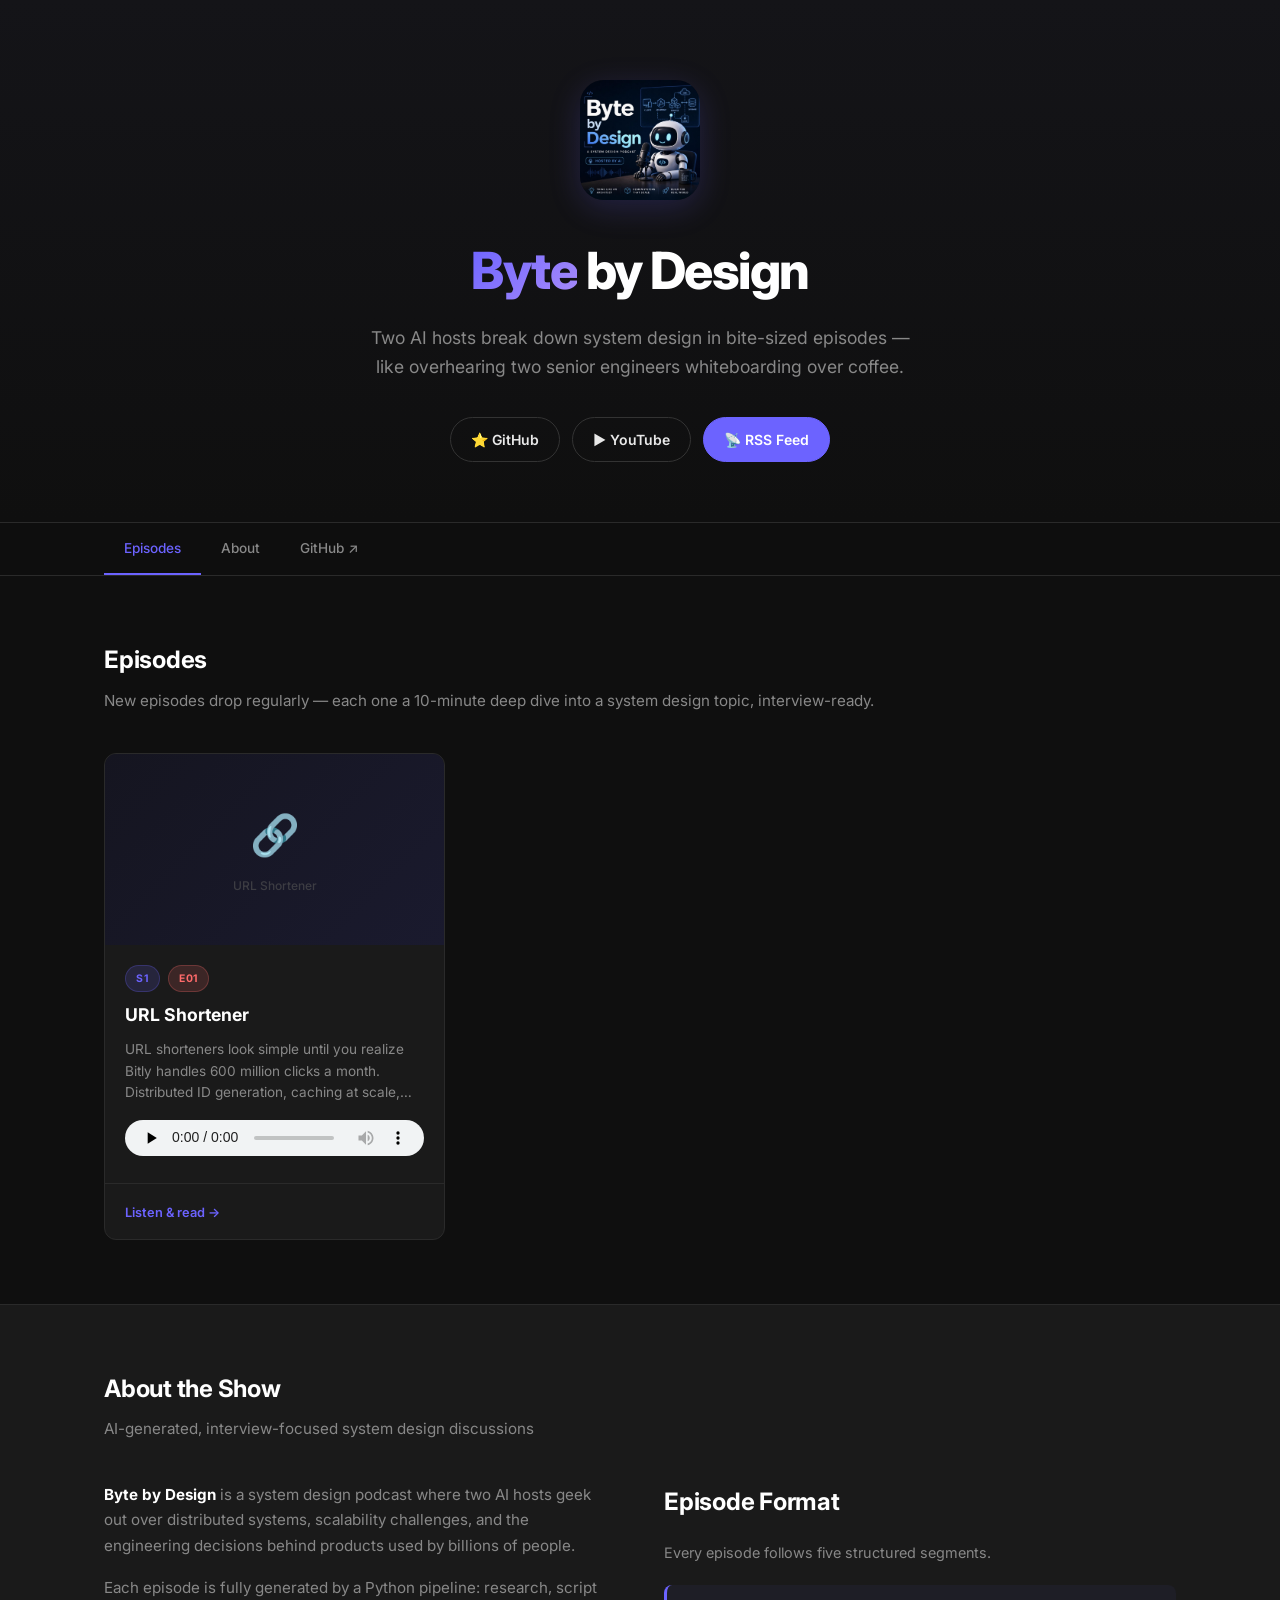
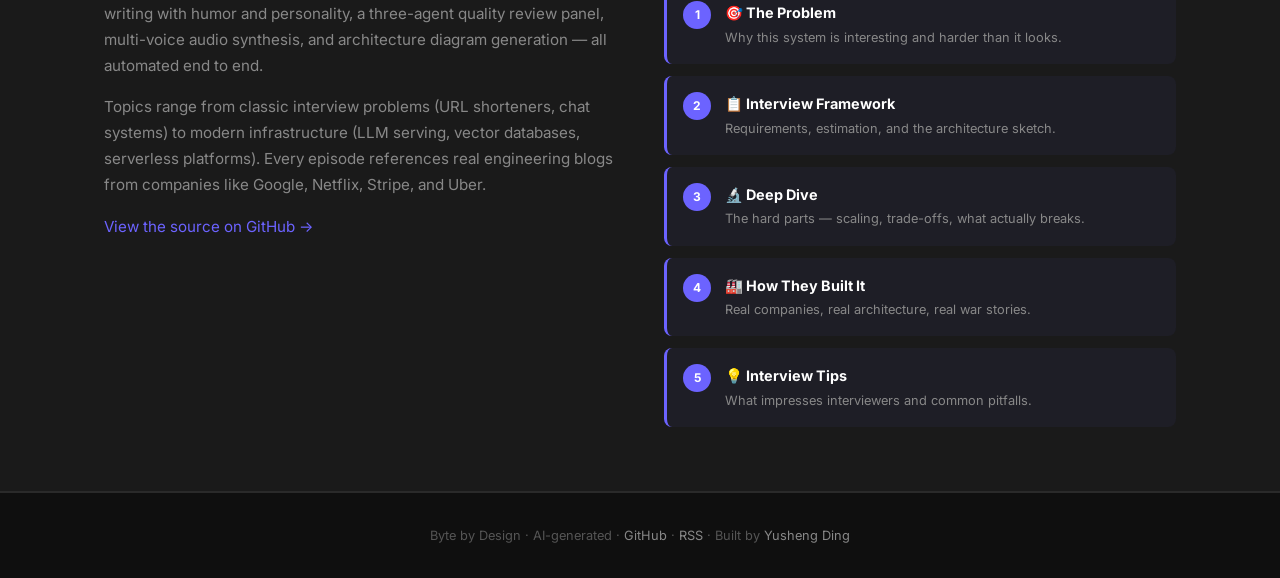
==== docs/index.html @ 046818e0 "Fix broken links and clean up episode page - YouTube link now points to actual S01E01 video - Remove" ====
<!DOCTYPE html>
<html lang="en">
<head>
  <meta charset="UTF-8" />
  <meta name="viewport" content="width=device-width, initial-scale=1.0" />
  <title>Byte by Design — System design, broken down in 10 minutes</title>
  <meta name="description" content="Two AI hosts break down system design in bite-sized episodes — like overhearing two senior engineers whiteboarding over coffee. 5-10 minutes, no fluff, interview-ready." />
  <meta property="og:title" content="Byte by Design" />
  <meta property="og:description" content="Two AI hosts break down system design in bite-sized episodes." />
  <meta property="og:type" content="website" />
  <meta property="og:url" content="https://yushengauggie.github.io/byte-by-design" />
  <meta property="og:image" content="https://yushengauggie.github.io/byte-by-design/cover.jpg" />
  <link rel="stylesheet" href="style.css" />
  <link rel="alternate" type="application/rss+xml" title="Byte by Design RSS" href="feed.xml" />
  <link rel="preconnect" href="https://fonts.googleapis.com">
  <link rel="preconnect" href="https://fonts.gstatic.com" crossorigin>
  <link href="https://fonts.googleapis.com/css2?family=Inter:wght@400;500;600;700;800&display=swap" rel="stylesheet">
</head>
<body>

<!-- ── Header ── -->
<header class="site-header">
  <div class="container">
    <div class="header-cover">
      <img src="cover.jpg" alt="Byte by Design cover art" />
    </div>
    <h1><span>Byte</span> by Design</h1>
    <p class="tagline">Two AI hosts break down system design in bite-sized episodes — like overhearing two senior engineers whiteboarding over coffee.</p>
    <nav class="header-links" aria-label="External links">
      <a href="https://github.com/YushengAuggie/byte-by-design" class="btn-outline" target="_blank" rel="noopener">
        ⭐ GitHub
      </a>
      <a href="https://www.youtube.com/watch?v=c_cLmtCwIE4" class="btn-outline" target="_blank" rel="noopener" aria-label="Watch on YouTube">
        ▶ YouTube
      </a>
      <a href="feed.xml" class="btn-primary">
        📡 RSS Feed
      </a>
    </nav>
  </div>
</header>

<!-- ── Sticky Nav ── -->
<nav class="site-nav" aria-label="Page sections">
  <div class="container">
    <a href="#episodes" class="active">Episodes</a>
    <a href="#about">About</a>
    <a href="https://github.com/YushengAuggie/byte-by-design" target="_blank" rel="noopener">GitHub ↗</a>
  </div>
</nav>

<!-- ── Episodes ── -->
<section id="episodes">
  <div class="container">
    <h2 class="section-title">Episodes</h2>
    <p class="section-subtitle">New episodes drop regularly — each one a 10-minute deep dive into a system design topic, interview-ready.</p>

    <div class="episodes-grid" id="episodes-grid">
<!-- EPISODES_START -->
      <article class="episode-card">
        <a href="url-shortener/index.html">
          <div class="card-diagram"><div class="card-diagram-placeholder">🔗<span>URL Shortener</span></div></div>
        </a>
        <div class="card-body">
          <div class="card-meta">
            <span class="badge badge-season">S1</span>
            <span class="badge badge-episode">E01</span>
          </div>
          <h3 class="card-title"><a href="url-shortener/index.html">URL Shortener</a></h3>
          <p class="card-description">URL shorteners look simple until you realize Bitly handles 600 million clicks a month. Distributed ID generation, caching at scale, abuse detection — it's a masterclass in read-heavy systems.</p>
          <div class="card-audio"><audio controls preload="none"><source src="https://github.com/YushengAuggie/byte-by-design/releases/download/ep-1-1/episode.mp3" type="audio/mpeg" /></audio></div>
        </div>
        <div class="card-footer">
          <a href="url-shortener/index.html">Listen & read →</a>
        </div>
      </article>
<!-- EPISODES_END -->
    </div>
  </div>
</section>

<!-- ── About ── -->
<section id="about">
  <div class="container">
    <h2 class="section-title">About the Show</h2>
    <p class="section-subtitle">AI-generated, interview-focused system design discussions</p>

    <div class="about-grid">
      <div class="about-text">
        <p>
          <strong>Byte by Design</strong> is a system design podcast where two AI hosts geek out over
          distributed systems, scalability challenges, and the engineering decisions behind products
          used by billions of people.
        </p>
        <p>
          Each episode is fully generated by a Python pipeline: research, script writing with humor
          and personality, a three-agent quality review panel, multi-voice audio synthesis, and
          architecture diagram generation — all automated end to end.
        </p>
        <p>
          Topics range from classic interview problems (URL shorteners, chat systems) to modern
          infrastructure (LLM serving, vector databases, serverless platforms). Every episode
          references real engineering blogs from companies like Google, Netflix, Stripe, and Uber.
        </p>
        <p>
          <a href="https://github.com/YushengAuggie/byte-by-design" target="_blank" rel="noopener">View the source on GitHub →</a>
        </p>
      </div>

      <div>
        <h3 class="section-title" style="margin-bottom:20px;">Episode Format</h3>
        <p style="color:var(--text-dim); margin-bottom:20px; font-size:0.9rem;">Every episode follows five structured segments.</p>
        <ul class="segments-list">
          <li>
            <div>
              <span class="segment-name">🎯 The Problem</span>
              <span class="segment-desc">Why this system is interesting and harder than it looks.</span>
            </div>
          </li>
          <li>
            <div>
              <span class="segment-name">📋 Interview Framework</span>
              <span class="segment-desc">Requirements, estimation, and the architecture sketch.</span>
            </div>
          </li>
          <li>
            <div>
              <span class="segment-name">🔬 Deep Dive</span>
              <span class="segment-desc">The hard parts — scaling, trade-offs, what actually breaks.</span>
            </div>
          </li>
          <li>
            <div>
              <span class="segment-name">🏭 How They Built It</span>
              <span class="segment-desc">Real companies, real architecture, real war stories.</span>
            </div>
          </li>
          <li>
            <div>
              <span class="segment-name">💡 Interview Tips</span>
              <span class="segment-desc">What impresses interviewers and common pitfalls.</span>
            </div>
          </li>
        </ul>
      </div>
    </div>
  </div>
</section>

<!-- ── Footer ── -->
<footer class="site-footer">
  <div class="container">
    <p>
      Byte by Design · AI-generated ·
      <a href="https://github.com/YushengAuggie/byte-by-design" target="_blank" rel="noopener">GitHub</a> ·
      <a href="feed.xml">RSS</a> ·
      Built by <a href="https://yushengauggie.github.io" target="_blank" rel="noopener">Yusheng Ding</a>
    </p>
  </div>
</footer>

</body>
</html>
---- docs/style.css ----
/* Byte by Design — Modern Podcast Website */

/* ── Reset & Base ── */
*, *::before, *::after {
  box-sizing: border-box;
  margin: 0;
  padding: 0;
}

:root {
  --bg:         #0f0f0f;
  --bg-card:    #1a1a1a;
  --bg-hover:   #222222;
  --accent:     #6c63ff;
  --accent-glow:#6c63ff33;
  --accent-2:   #ff6b6b;
  --text:       #e8e8e8;
  --text-dim:   #888888;
  --text-muted: #555555;
  --border:     #2a2a2a;
  --border-light:#333333;
  --white:      #ffffff;
  --radius:     12px;
  --radius-sm:  8px;
  --shadow:     0 4px 20px rgba(0,0,0,0.3);
  --shadow-hover: 0 8px 40px rgba(108,99,255,0.15);
  --font: 'Inter', -apple-system, BlinkMacSystemFont, "Segoe UI", Roboto, sans-serif;
  --font-mono: "SF Mono", "Fira Code", Consolas, monospace;
  --max-width: 1120px;
  --transition: 0.25s ease;
}

html { scroll-behavior: smooth; }

body {
  font-family: var(--font);
  font-size: 16px;
  line-height: 1.65;
  color: var(--text);
  background: var(--bg);
}

a {
  color: var(--accent);
  text-decoration: none;
  transition: color var(--transition), opacity var(--transition);
}
a:hover { opacity: 0.85; }

img { max-width: 100%; display: block; }

/* ── Layout ── */
.container {
  max-width: var(--max-width);
  margin: 0 auto;
  padding: 0 24px;
}

/* ── Header / Hero ── */
.site-header {
  padding: 80px 0 60px;
  text-align: center;
  background: linear-gradient(180deg, #141418 0%, var(--bg) 100%);
  border-bottom: 1px solid var(--border);
}

.header-cover {
  width: 120px;
  height: 120px;
  border-radius: 24px;
  margin: 0 auto 28px;
  box-shadow: 0 8px 32px rgba(108,99,255,0.2);
  overflow: hidden;
}

.header-cover img {
  width: 100%;
  height: 100%;
  object-fit: cover;
}

.site-header h1 {
  font-size: clamp(2rem, 5vw, 3.2rem);
  font-weight: 800;
  letter-spacing: -0.03em;
  color: var(--white);
  margin-bottom: 12px;
}

.site-header h1 span {
  background: linear-gradient(135deg, var(--accent), #a78bfa);
  -webkit-background-clip: text;
  -webkit-text-fill-color: transparent;
  background-clip: text;
}

.site-header .tagline {
  font-size: 1.1rem;
  color: var(--text-dim);
  max-width: 560px;
  margin: 0 auto 36px;
  line-height: 1.6;
}

.header-links {
  display: flex;
  justify-content: center;
  flex-wrap: wrap;
  gap: 12px;
}

.header-links a {
  display: inline-flex;
  align-items: center;
  gap: 8px;
  padding: 10px 20px;
  border-radius: 100px;
  font-size: 0.875rem;
  font-weight: 600;
  transition: all var(--transition);
}

.btn-outline {
  border: 1.5px solid var(--border-light);
  color: var(--text);
  background: transparent;
}
.btn-outline:hover {
  background: var(--bg-hover);
  border-color: var(--text-muted);
  opacity: 1;
}

.btn-primary {
  background: var(--accent);
  color: var(--white);
  border: 1.5px solid var(--accent);
}
.btn-primary:hover {
  background: #5a52e0;
  border-color: #5a52e0;
  opacity: 1;
}

/* ── Navigation ── */
.site-nav {
  background: rgba(15,15,15,0.85);
  backdrop-filter: blur(12px);
  -webkit-backdrop-filter: blur(12px);
  border-bottom: 1px solid var(--border);
  position: sticky;
  top: 0;
  z-index: 100;
}

.site-nav .container {
  display: flex;
  gap: 0;
}

.site-nav a {
  display: block;
  padding: 14px 20px;
  font-size: 0.85rem;
  font-weight: 500;
  color: var(--text-dim);
  border-bottom: 2px solid transparent;
  transition: color var(--transition), border-color var(--transition);
}
.site-nav a:hover,
.site-nav a.active {
  color: var(--accent);
  border-bottom-color: var(--accent);
  opacity: 1;
}

/* ── Sections ── */
section {
  padding: 64px 0;
}

.section-title {
  font-size: 1.5rem;
  font-weight: 700;
  color: var(--white);
  margin-bottom: 8px;
  letter-spacing: -0.01em;
}

.section-subtitle {
  color: var(--text-dim);
  margin-bottom: 40px;
  font-size: 0.95rem;
}

/* ── Episodes Section ── */
#episodes {
  background: var(--bg);
}

.episodes-grid {
  display: grid;
  grid-template-columns: repeat(auto-fill, minmax(340px, 1fr));
  gap: 24px;
}

/* ── Episode Card ── */
.episode-card {
  background: var(--bg-card);
  border-radius: var(--radius);
  border: 1px solid var(--border);
  overflow: hidden;
  transition: all var(--transition);
  display: flex;
  flex-direction: column;
}

.episode-card:hover {
  border-color: var(--accent);
  box-shadow: var(--shadow-hover);
  transform: translateY(-2px);
}

.episode-card a { color: inherit; }

.card-diagram {
  aspect-ratio: 16 / 9;
  background: #111;
  display: flex;
  align-items: center;
  justify-content: center;
  overflow: hidden;
}

.card-diagram img {
  width: 100%;
  height: 100%;
  object-fit: cover;
}

.card-diagram-placeholder {
  display: flex;
  flex-direction: column;
  align-items: center;
  justify-content: center;
  gap: 8px;
  color: var(--text-muted);
  font-size: 2.5rem;
  width: 100%;
  height: 100%;
  background: linear-gradient(135deg, #151520 0%, #1a1a2e 100%);
}

.card-diagram-placeholder span {
  font-size: 0.75rem;
  font-weight: 500;
  opacity: 0.6;
}

.card-body {
  padding: 20px;
  flex: 1;
  display: flex;
  flex-direction: column;
  gap: 12px;
}

.card-meta {
  display: flex;
  align-items: center;
  gap: 8px;
}

.badge {
  display: inline-block;
  font-size: 0.65rem;
  font-weight: 700;
  text-transform: uppercase;
  letter-spacing: 0.08em;
  padding: 4px 10px;
  border-radius: 100px;
}

.badge-season {
  background: rgba(108,99,255,0.15);
  color: var(--accent);
  border: 1px solid rgba(108,99,255,0.25);
}

.badge-episode {
  background: rgba(255,107,107,0.15);
  color: var(--accent-2);
  border: 1px solid rgba(255,107,107,0.25);
}

.card-title {
  font-size: 1.1rem;
  font-weight: 700;
  color: var(--white);
  line-height: 1.3;
}

.card-description {
  font-size: 0.85rem;
  color: var(--text-dim);
  display: -webkit-box;
  -webkit-line-clamp: 3;
  -webkit-box-orient: vertical;
  overflow: hidden;
  flex: 1;
  line-height: 1.6;
}

.card-audio {
  margin-top: 4px;
}

.card-audio audio {
  width: 100%;
  height: 36px;
}

.card-footer {
  padding: 14px 20px;
  border-top: 1px solid var(--border);
}

.card-footer a {
  font-size: 0.8rem;
  font-weight: 600;
  color: var(--accent);
  display: inline-flex;
  align-items: center;
  gap: 6px;
}

/* ── About Section ── */
#about {
  background: var(--bg-card);
  border-top: 1px solid var(--border);
  border-bottom: 1px solid var(--border);
}

.about-grid {
  display: grid;
  grid-template-columns: 1fr 1fr;
  gap: 48px;
  align-items: start;
}

.about-text p {
  color: var(--text-dim);
  margin-bottom: 16px;
  font-size: 0.95rem;
  line-height: 1.7;
}

.about-text strong {
  color: var(--white);
}

.segments-list {
  list-style: none;
  counter-reset: segment;
  display: flex;
  flex-direction: column;
  gap: 12px;
}

.segments-list li {
  counter-increment: segment;
  display: flex;
  align-items: flex-start;
  gap: 14px;
  background: rgba(108,99,255,0.05);
  border-radius: var(--radius-sm);
  padding: 16px;
  border-left: 3px solid var(--accent);
}

.segments-list li::before {
  content: counter(segment);
  display: flex;
  align-items: center;
  justify-content: center;
  min-width: 28px;
  height: 28px;
  border-radius: 50%;
  background: var(--accent);
  color: var(--white);
  font-size: 0.75rem;
  font-weight: 700;
  flex-shrink: 0;
}

.segment-name {
  font-weight: 700;
  color: var(--white);
  font-size: 0.9rem;
  display: block;
}

.segment-desc {
  font-size: 0.8rem;
  color: var(--text-dim);
  margin-top: 2px;
  display: block;
}

/* ── Footer ── */
.site-footer {
  padding: 32px 0;
  text-align: center;
  border-top: 1px solid var(--border);
}

.site-footer p {
  font-size: 0.8rem;
  color: var(--text-muted);
}

.site-footer a { color: var(--text-dim); }
.site-footer a:hover { color: var(--accent); }

/* ── Episode Page ── */
.episode-hero {
  background: linear-gradient(180deg, #141418 0%, var(--bg) 100%);
  padding: 48px 0 40px;
  border-bottom: 1px solid var(--border);
}

.episode-hero .breadcrumb {
  font-size: 0.8rem;
  color: var(--text-dim);
  margin-bottom: 16px;
}
.episode-hero .breadcrumb a { color: var(--accent); }

.episode-hero h1 {
  font-size: clamp(1.6rem, 3.5vw, 2.4rem);
  font-weight: 800;
  letter-spacing: -0.02em;
  margin-bottom: 12px;
  color: var(--white);
}

.episode-hero .episode-meta {
  display: flex;
  flex-wrap: wrap;
  gap: 10px;
  margin-bottom: 24px;
}

.episode-hero .summary {
  font-size: 1rem;
  color: var(--text-dim);
  max-width: 680px;
  line-height: 1.7;
}

.episode-layout {
  display: grid;
  grid-template-columns: 1fr 340px;
  gap: 40px;
  padding: 48px 0;
  align-items: start;
}

.episode-main { min-width: 0; }

/* Audio Player */
.episode-player {
  background: var(--bg-card);
  border-radius: var(--radius);
  border: 1px solid var(--border);
  padding: 24px;
  margin-bottom: 24px;
}

.episode-player h2 {
  font-size: 1rem;
  font-weight: 700;
  color: var(--white);
  margin-bottom: 14px;
}

.episode-player audio {
  width: 100%;
}

.listen-on {
  display: flex;
  flex-wrap: wrap;
  gap: 8px;
  margin-top: 16px;
}

.listen-btn {
  display: inline-flex;
  align-items: center;
  gap: 6px;
  padding: 7px 14px;
  border-radius: 100px;
  font-size: 0.8rem;
  font-weight: 600;
  border: 1px solid var(--border-light);
  color: var(--text-dim);
  transition: all var(--transition);
}
.listen-btn:hover {
  background: var(--accent);
  border-color: var(--accent);
  color: var(--white);
  opacity: 1;
}

/* Diagram */
.episode-diagram {
  background: var(--bg-card);
  border-radius: var(--radius);
  border: 1px solid var(--border);
  padding: 24px;
  margin-bottom: 24px;
}

.episode-diagram h2 {
  font-size: 1rem;
  font-weight: 700;
  color: var(--white);
  margin-bottom: 16px;
}

.mermaid-placeholder {
  background: #111;
  border-radius: var(--radius-sm);
  padding: 32px 24px;
  text-align: center;
  color: var(--text-muted);
  font-size: 0.85rem;
}

.mermaid-placeholder pre {
  text-align: left;
  font-size: 0.72rem;
  overflow: auto;
  background: var(--bg);
  padding: 16px;
  border-radius: var(--radius-sm);
  color: var(--text-dim);
  max-height: 260px;
  border: 1px solid var(--border);
}

/* Transcript */
.episode-transcript {
  background: var(--bg-card);
  border-radius: var(--radius);
  border: 1px solid var(--border);
  overflow: hidden;
}

.transcript-toggle {
  width: 100%;
  display: flex;
  align-items: center;
  justify-content: space-between;
  padding: 20px 24px;
  font-size: 1rem;
  font-weight: 700;
  color: var(--white);
  background: none;
  border: none;
  cursor: pointer;
  font-family: var(--font);
  transition: background var(--transition);
}

.transcript-toggle:hover { background: var(--bg-hover); }

.transcript-toggle[aria-expanded="true"] {
  border-bottom: 1px solid var(--border);
}

.transcript-toggle .chevron {
  font-size: 0.75rem;
  color: var(--text-dim);
  transition: transform var(--transition);
}

.transcript-toggle[aria-expanded="true"] .chevron {
  transform: rotate(180deg);
}

.transcript-content {
  padding: 24px;
  display: none;
}

.transcript-content.open { display: block; }

.transcript-content h3 {
  font-size: 0.8rem;
  font-weight: 700;
  text-transform: uppercase;
  letter-spacing: 0.06em;
  color: var(--accent);
  margin: 24px 0 12px;
}

.transcript-content h3:first-child { margin-top: 0; }

.transcript-content hr {
  border: none;
  border-top: 1px solid var(--border);
  margin: 20px 0;
}

.host-line {
  font-size: 0.9rem;
  line-height: 1.7;
  margin-bottom: 10px;
}

.host-a { color: var(--text); }
.host-b { color: var(--text-dim); }

.host-label {
  font-weight: 700;
  font-size: 0.7rem;
  text-transform: uppercase;
  letter-spacing: 0.05em;
  display: inline-block;
  margin-right: 8px;
  padding: 2px 8px;
  border-radius: 100px;
  vertical-align: middle;
}

.host-a .host-label {
  background: rgba(108,99,255,0.15);
  color: var(--accent);
}

.host-b .host-label {
  background: rgba(255,107,107,0.15);
  color: var(--accent-2);
}

/* Sidebar */
.sidebar-card {
  background: var(--bg-card);
  border-radius: var(--radius);
  border: 1px solid var(--border);
  padding: 20px;
  margin-bottom: 20px;
}

.sidebar-card h3 {
  font-size: 0.8rem;
  font-weight: 700;
  text-transform: uppercase;
  letter-spacing: 0.06em;
  color: var(--text-muted);
  margin-bottom: 14px;
}

.references-list {
  list-style: none;
  display: flex;
  flex-direction: column;
  gap: 12px;
}

.references-list li {
  padding-bottom: 12px;
  border-bottom: 1px solid var(--border);
}
.references-list li:last-child {
  padding-bottom: 0;
  border-bottom: none;
}

.references-list .ref-company {
  display: block;
  font-size: 0.7rem;
  font-weight: 700;
  text-transform: uppercase;
  letter-spacing: 0.06em;
  color: var(--accent);
  margin-bottom: 4px;
}

.references-list .ref-detail {
  font-size: 0.8rem;
  color: var(--text-dim);
  display: block;
  margin-bottom: 4px;
  line-height: 1.5;
}

.references-list a {
  font-size: 0.72rem;
  color: var(--text-muted);
  word-break: break-all;
}
.references-list a:hover { color: var(--accent); }

.sidebar-card p {
  font-size: 0.85rem;
  color: var(--text-dim);
  line-height: 1.6;
}

.sidebar-card strong { color: var(--text); }

/* ── Responsive ── */
@media (max-width: 800px) {
  .about-grid { grid-template-columns: 1fr; gap: 32px; }
  .episode-layout { grid-template-columns: 1fr; }
  .episodes-grid { grid-template-columns: 1fr; }
  .site-header { padding: 56px 0 44px; }
  .header-cover { width: 96px; height: 96px; border-radius: 20px; }
}

@media (max-width: 540px) {
  section { padding: 40px 0; }
  .header-links { gap: 8px; }
  .header-links a { padding: 8px 14px; font-size: 0.8rem; }
}
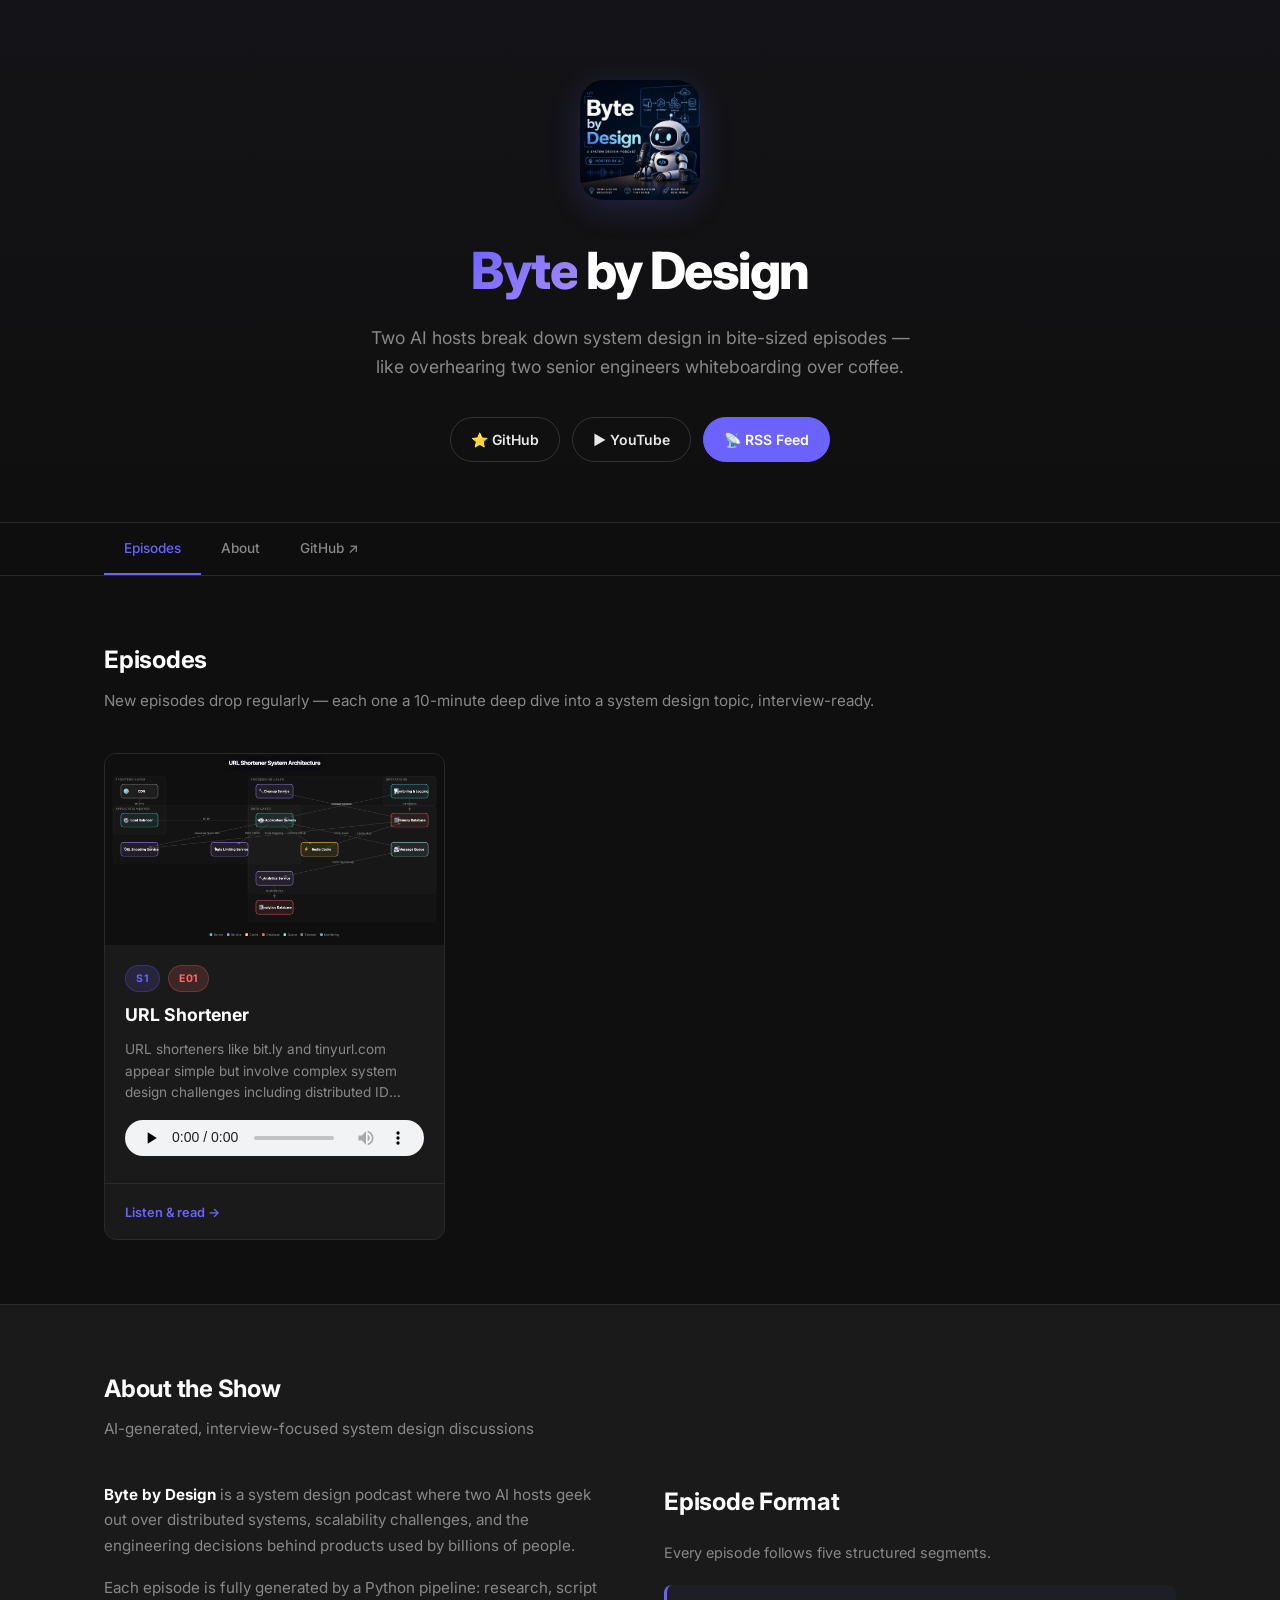
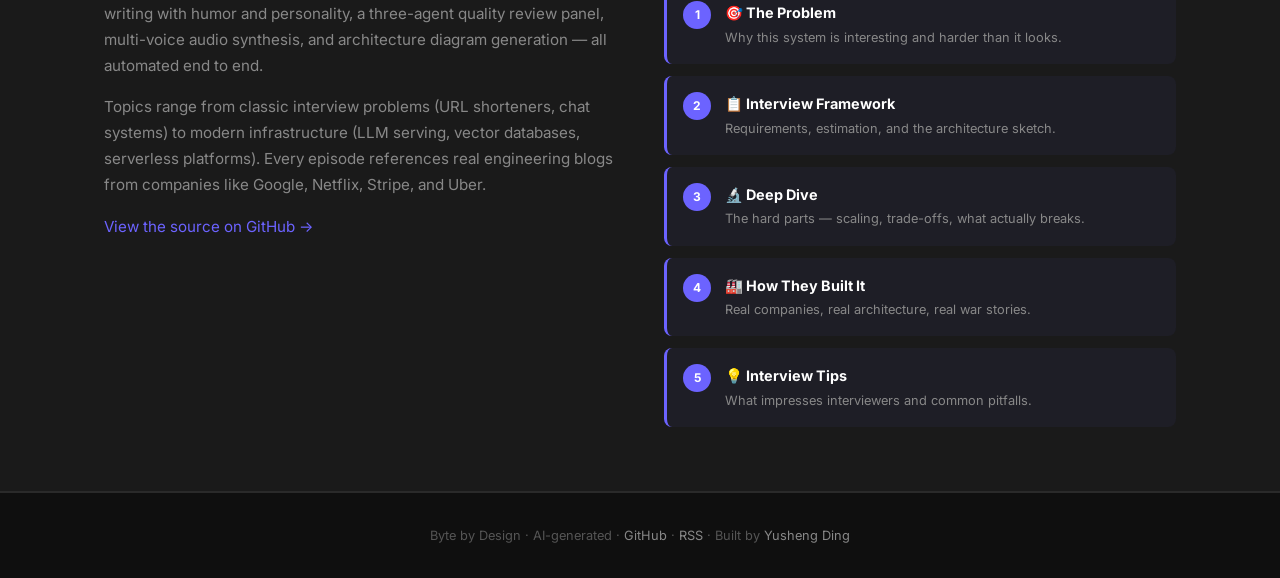
==== commit e912cf50: "feat: interactive HTML architecture diagrams with review agent and screenshot capture - Rewrote pipe" ====
--- a/docs/index.html
+++ b/docs/index.html
@@ -59,7 +59,7 @@
 <!-- EPISODES_START -->
       <article class="episode-card">
         <a href="url-shortener/index.html">
-          <div class="card-diagram"><div class="card-diagram-placeholder">🔗<span>URL Shortener</span></div></div>
+          <div class="card-diagram"><img src="url-shortener/diagram.png" alt="URL Shortener architecture diagram" loading="lazy" /></div>
         </a>
         <div class="card-body">
           <div class="card-meta">
@@ -67,11 +67,11 @@
             <span class="badge badge-episode">E01</span>
           </div>
           <h3 class="card-title"><a href="url-shortener/index.html">URL Shortener</a></h3>
-          <p class="card-description">URL shorteners look simple until you realize Bitly handles 600 million clicks a month. Distributed ID generation, caching at scale, abuse detection — it's a masterclass in read-heavy systems.</p>
-          <div class="card-audio"><audio controls preload="none"><source src="https://github.com/YushengAuggie/byte-by-design/releases/download/ep-1-1/episode.mp3" type="audio/mpeg" /></audio></div>
+          <p class="card-description">URL shorteners like bit.ly and tinyurl.com appear simple but involve complex system design challenges including distributed ID generation, caching strategies, and handling massive read/write ratios at scale.</p>
+          <div class="card-audio"><audio controls preload="none"><source src="url-shortener/episode.mp3" type="audio/mpeg" /></audio></div>
         </div>
         <div class="card-footer">
-          <a href="url-shortener/index.html">Listen & read →</a>
+          <a href="url-shortener/index.html">Listen &amp; read →</a>
         </div>
       </article>
 <!-- EPISODES_END -->
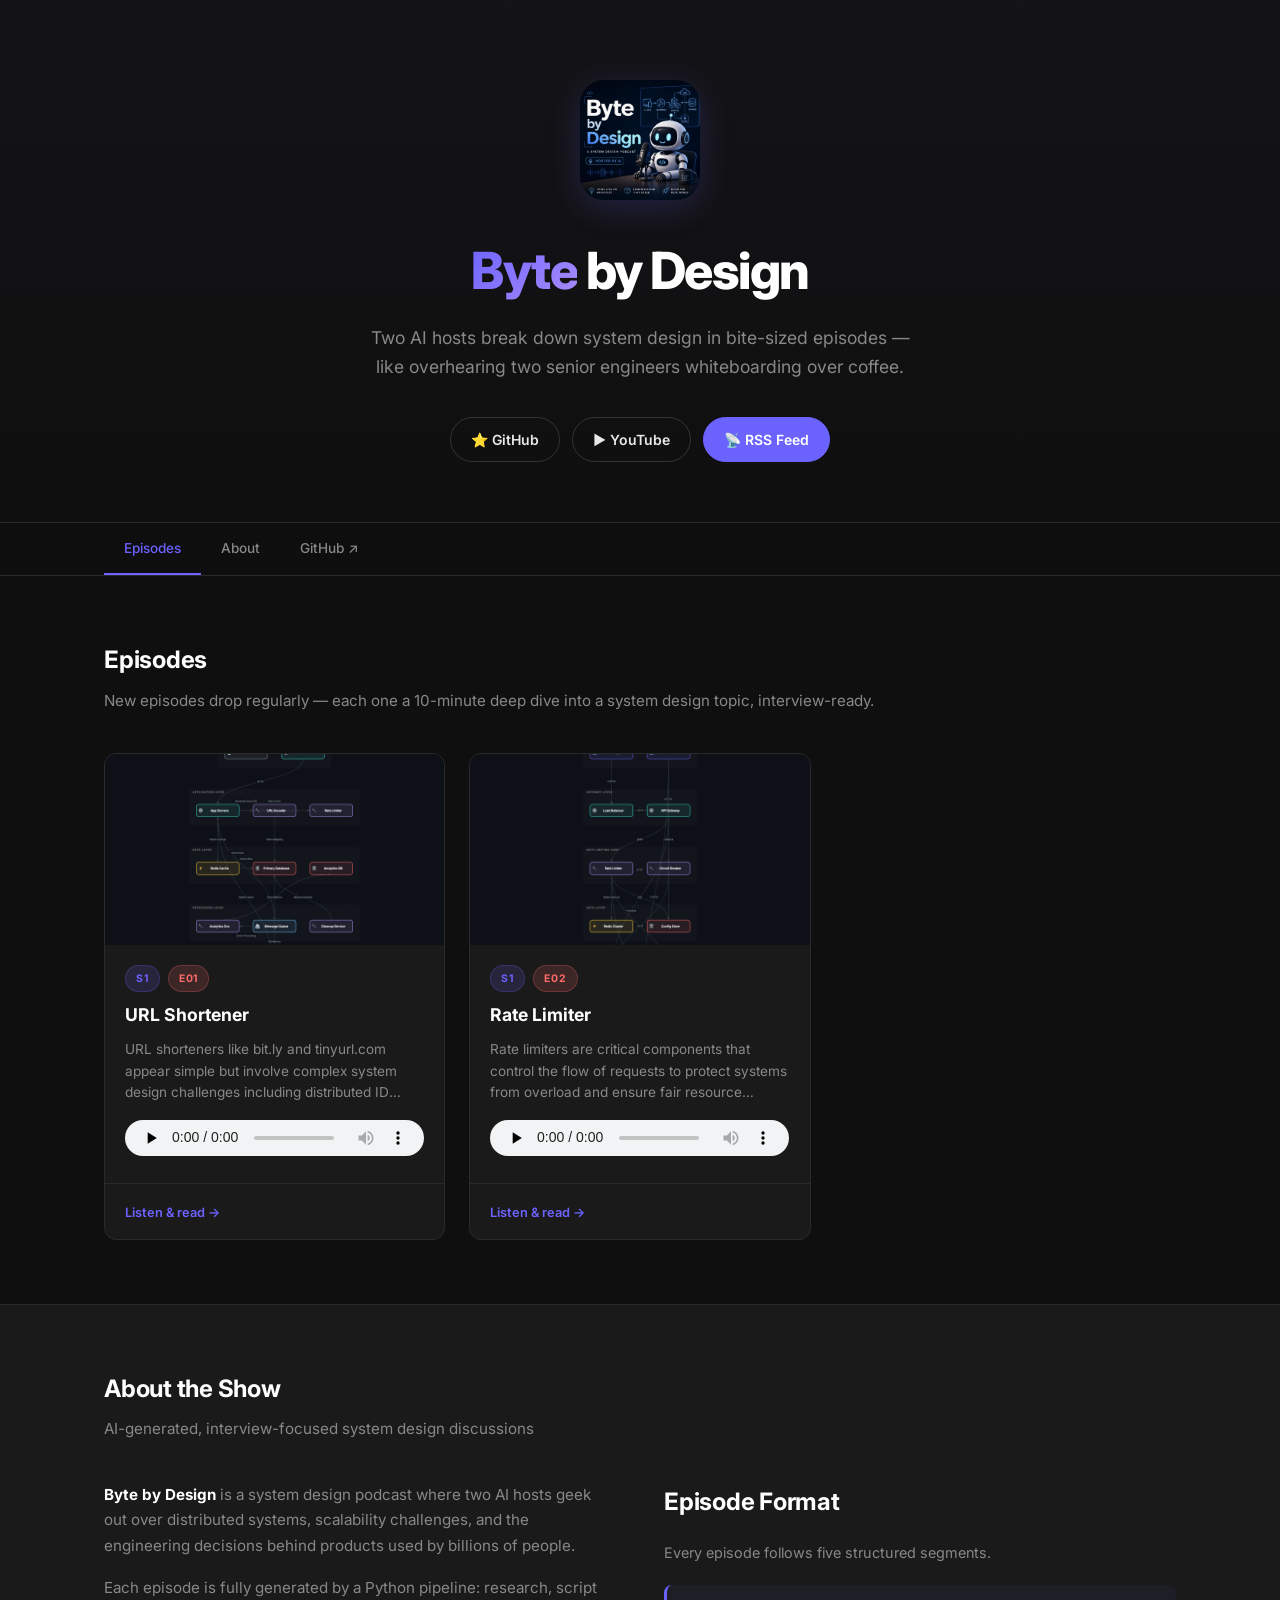
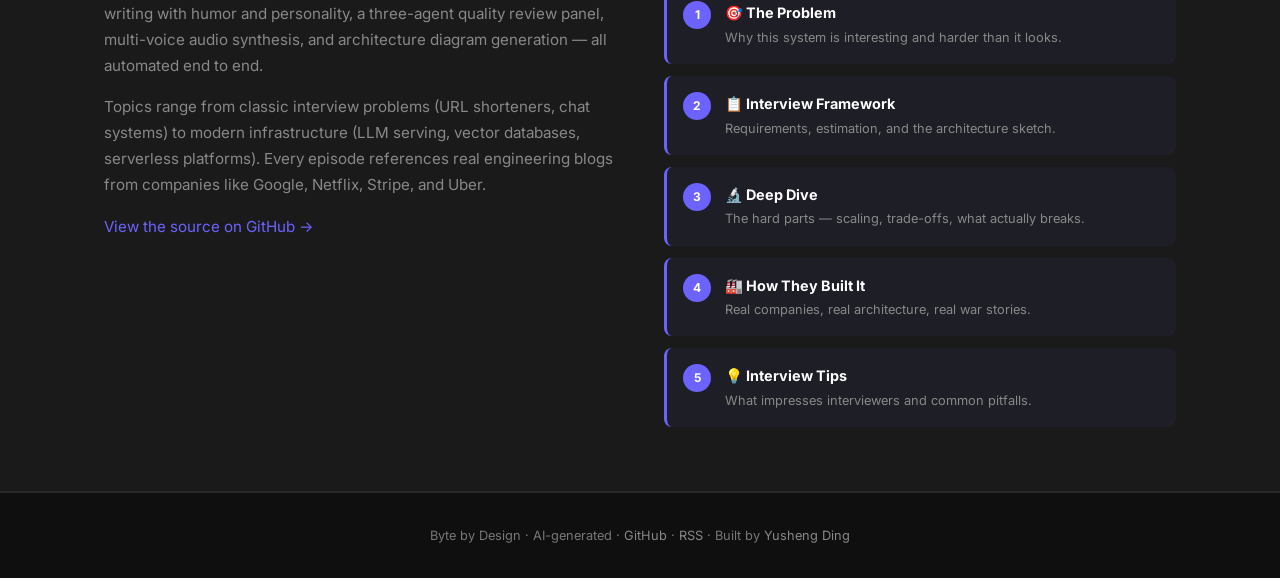
==== commit d51e0ac6: "feat: Episode 2 — Rate Limiter (S01E02) - Full pipeline: research → script → 3-agent review → Eleven" ====
--- a/docs/index.html
+++ b/docs/index.html
@@ -68,10 +68,27 @@
           </div>
           <h3 class="card-title"><a href="url-shortener/index.html">URL Shortener</a></h3>
           <p class="card-description">URL shorteners like bit.ly and tinyurl.com appear simple but involve complex system design challenges including distributed ID generation, caching strategies, and handling massive read/write ratios at scale.</p>
-          <div class="card-audio"><audio controls preload="none"><source src="url-shortener/episode.mp3" type="audio/mpeg" /></audio></div>
+          <div class="card-audio"><audio controls preload="none"><source src="https://github.com/YushengAuggie/byte-by-design/releases/download/ep-1-1/episode.mp3" type="audio/mpeg" /></audio></div>
         </div>
         <div class="card-footer">
           <a href="url-shortener/index.html">Listen &amp; read →</a>
+        </div>
+      </article>
+      <article class="episode-card">
+        <a href="rate-limiter/index.html">
+          <div class="card-diagram"><img src="rate-limiter/diagram.png" alt="Rate Limiter architecture diagram" loading="lazy" /></div>
+        </a>
+        <div class="card-body">
+          <div class="card-meta">
+            <span class="badge badge-season">S1</span>
+            <span class="badge badge-episode">E02</span>
+          </div>
+          <h3 class="card-title"><a href="rate-limiter/index.html">Rate Limiter</a></h3>
+          <p class="card-description">Rate limiters are critical components that control the flow of requests to protect systems from overload and ensure fair resource allocation. This episode explores design patterns, algorithms, and real-world implementations used by major tech companies.</p>
+          <div class="card-audio"><audio controls preload="none"><source src="https://github.com/YushengAuggie/byte-by-design/releases/download/ep-1-2/episode.mp3" type="audio/mpeg" /></audio></div>
+        </div>
+        <div class="card-footer">
+          <a href="rate-limiter/index.html">Listen &amp; read →</a>
         </div>
       </article>
 <!-- EPISODES_END -->
--- a/docs/style.css
+++ b/docs/style.css
@@ -713,6 +713,186 @@
 
 .sidebar-card strong { color: var(--text); }
 
+/* ── Episode Page Enhancements ── */
+
+/* Duration / topic badges */
+.badge-duration {
+  background: rgba(108,99,255,0.15);
+  color: var(--accent);
+  border: 1px solid rgba(108,99,255,0.25);
+}
+.badge-topic {
+  background: rgba(255,107,107,0.12);
+  color: var(--accent-2);
+  border: 1px solid rgba(255,107,107,0.22);
+}
+.badge-coming {
+  background: rgba(255,200,80,0.12);
+  color: #f5c542;
+  border: 1px solid rgba(255,200,80,0.25);
+  font-size: 0.6rem;
+  vertical-align: middle;
+}
+
+.episode-hero-badges {
+  display: flex;
+  flex-wrap: wrap;
+  gap: 8px;
+  margin: 10px 0 14px;
+}
+
+/* Pull quote */
+.episode-pullquote {
+  border-left: 3px solid var(--accent);
+  margin: 20px 0 0;
+  padding: 10px 16px;
+  font-style: italic;
+  color: var(--text-dim);
+  font-size: 0.95rem;
+  background: rgba(108,99,255,0.05);
+  border-radius: 0 var(--radius-sm) var(--radius-sm) 0;
+  max-width: 680px;
+}
+
+/* Section headings — bump h2 size */
+.episode-player h2,
+.episode-diagram h2,
+.episode-transcript .transcript-toggle {
+  font-size: 1.15rem;
+}
+
+/* Diagram header with fullscreen link */
+.diagram-header {
+  display: flex;
+  align-items: center;
+  justify-content: space-between;
+  margin-bottom: 16px;
+}
+.diagram-header h2 { margin-bottom: 0; }
+
+.diagram-fullscreen-link {
+  font-size: 0.78rem;
+  font-weight: 600;
+  color: var(--text-dim);
+  padding: 4px 10px;
+  border: 1px solid var(--border-light);
+  border-radius: 100px;
+  transition: all var(--transition);
+}
+.diagram-fullscreen-link:hover {
+  color: var(--accent);
+  border-color: var(--accent);
+  opacity: 1;
+}
+
+/* Contrast fixes */
+.host-b { color: #9a9a9a; }
+.references-list a { color: #777; }
+.site-footer p { color: #777; }
+.sidebar-card h3 { color: #777; }
+
+/* Section spacing */
+.episode-player,
+.episode-diagram {
+  margin-bottom: 32px;
+}
+
+.episode-layout {
+  gap: 48px;
+  padding: 56px 0;
+}
+
+/* Next episode teaser in sidebar */
+.next-episode-teaser {
+  margin-top: 14px;
+  padding-top: 14px;
+  border-top: 1px solid var(--border);
+  display: flex;
+  flex-direction: column;
+  gap: 3px;
+}
+.next-label {
+  font-size: 0.7rem;
+  font-weight: 700;
+  text-transform: uppercase;
+  letter-spacing: 0.06em;
+  color: var(--text-muted);
+}
+.next-title {
+  font-size: 0.9rem;
+  font-weight: 700;
+  color: var(--white);
+}
+.next-coming {
+  font-size: 0.75rem;
+  color: var(--text-dim);
+}
+
+/* Share buttons */
+.share-card .share-buttons {
+  display: flex;
+  flex-direction: column;
+  gap: 8px;
+}
+.share-btn {
+  display: block;
+  text-align: center;
+  padding: 8px 14px;
+  border-radius: var(--radius-sm);
+  font-size: 0.8rem;
+  font-weight: 600;
+  background: var(--bg-hover);
+  border: 1px solid var(--border-light);
+  color: var(--text);
+  cursor: pointer;
+  font-family: var(--font);
+  transition: all var(--transition);
+}
+.share-btn:hover {
+  background: var(--accent);
+  border-color: var(--accent);
+  color: var(--white);
+  opacity: 1;
+}
+
+/* Next episode bottom card */
+.next-episode-card {
+  display: flex;
+  align-items: center;
+  justify-content: space-between;
+  gap: 24px;
+  background: var(--bg-card);
+  border: 1px solid var(--border);
+  border-radius: var(--radius);
+  padding: 24px 28px;
+  margin-bottom: 0;
+}
+.next-ep-label {
+  font-size: 0.7rem;
+  font-weight: 700;
+  text-transform: uppercase;
+  letter-spacing: 0.08em;
+  color: var(--accent);
+  display: block;
+  margin-bottom: 6px;
+}
+.next-ep-title {
+  font-size: 1.1rem;
+  font-weight: 700;
+  color: var(--white);
+  margin-bottom: 6px;
+  display: flex;
+  align-items: center;
+  gap: 10px;
+  flex-wrap: wrap;
+}
+.next-ep-desc {
+  font-size: 0.85rem;
+  color: var(--text-dim);
+  max-width: 520px;
+  line-height: 1.5;
+}
+
 /* ── Responsive ── */
 @media (max-width: 800px) {
   .about-grid { grid-template-columns: 1fr; gap: 32px; }
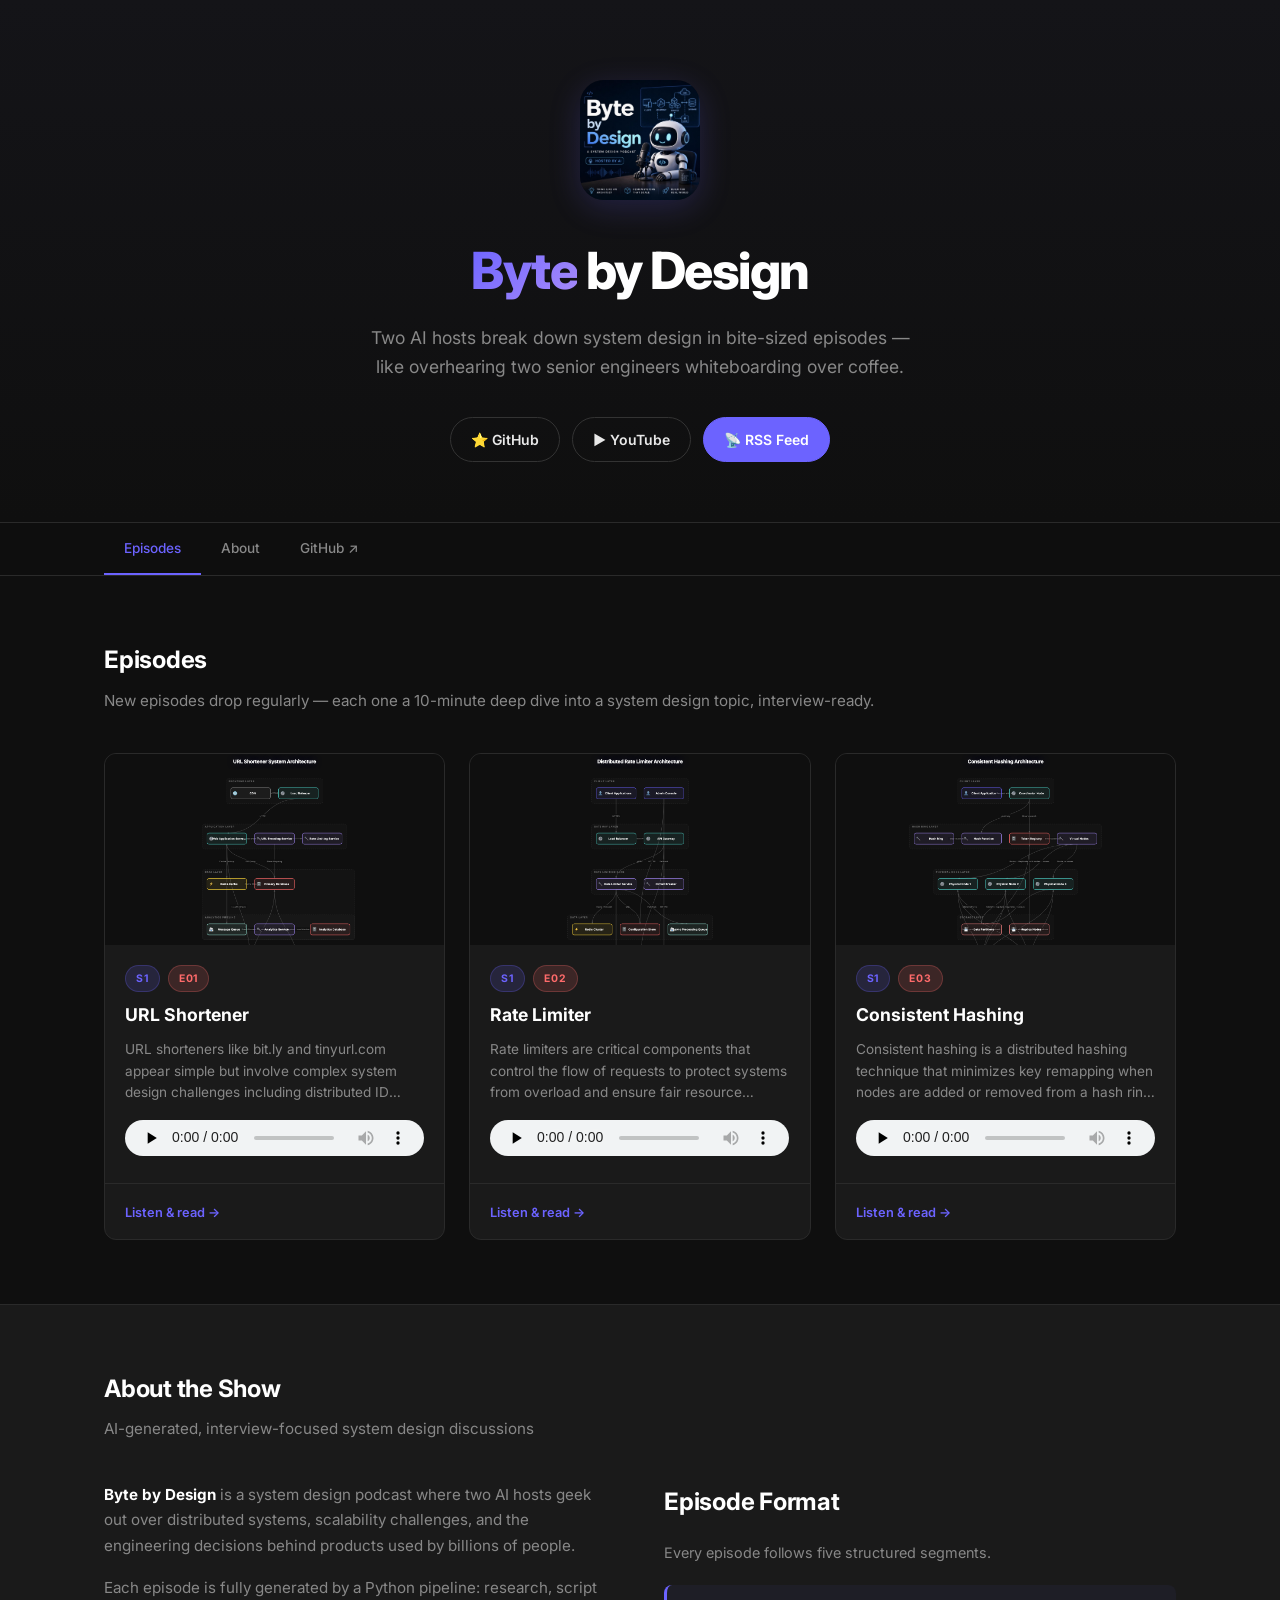
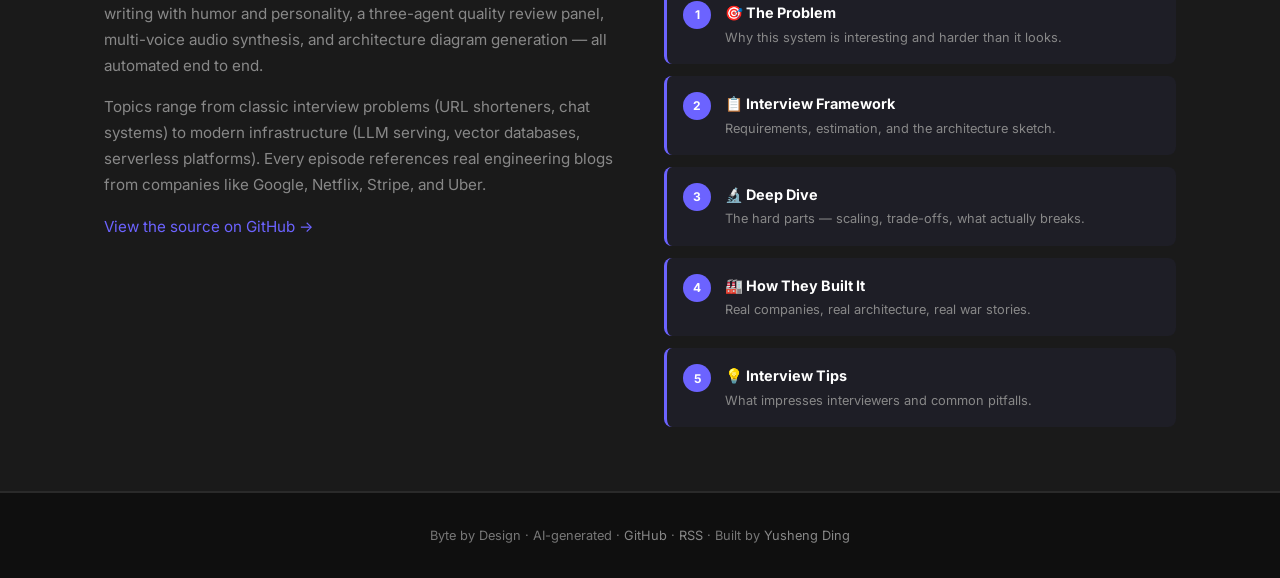
==== commit 99b3f788: "feat: S01E03 — Consistent Hashing (full episode) - New episode: research, script, 3-agent review, EN" ====
--- a/docs/index.html
+++ b/docs/index.html
@@ -30,7 +30,7 @@
       <a href="https://github.com/YushengAuggie/byte-by-design" class="btn-outline" target="_blank" rel="noopener">
         ⭐ GitHub
       </a>
-      <a href="https://www.youtube.com/watch?v=c_cLmtCwIE4" class="btn-outline" target="_blank" rel="noopener" aria-label="Watch on YouTube">
+      <a href="https://www.youtube.com/@AuggieDing" class="btn-outline" target="_blank" rel="noopener" aria-label="Watch on YouTube">
         ▶ YouTube
       </a>
       <a href="feed.xml" class="btn-primary">
@@ -68,7 +68,7 @@
           </div>
           <h3 class="card-title"><a href="url-shortener/index.html">URL Shortener</a></h3>
           <p class="card-description">URL shorteners like bit.ly and tinyurl.com appear simple but involve complex system design challenges including distributed ID generation, caching strategies, and handling massive read/write ratios at scale.</p>
-          <div class="card-audio"><audio controls preload="none"><source src="https://github.com/YushengAuggie/byte-by-design/releases/download/ep-1-1/episode.mp3" type="audio/mpeg" /></audio></div>
+          <div class="card-audio"><audio controls preload="none"><source src="url-shortener/episode.mp3" type="audio/mpeg" /></audio></div>
         </div>
         <div class="card-footer">
           <a href="url-shortener/index.html">Listen &amp; read →</a>
@@ -85,10 +85,27 @@
           </div>
           <h3 class="card-title"><a href="rate-limiter/index.html">Rate Limiter</a></h3>
           <p class="card-description">Rate limiters are critical components that control the flow of requests to protect systems from overload and ensure fair resource allocation. This episode explores design patterns, algorithms, and real-world implementations used by major tech companies.</p>
-          <div class="card-audio"><audio controls preload="none"><source src="https://github.com/YushengAuggie/byte-by-design/releases/download/ep-1-2/episode.mp3" type="audio/mpeg" /></audio></div>
+          <div class="card-audio"><audio controls preload="none"><source src="rate-limiter/episode.mp3" type="audio/mpeg" /></audio></div>
         </div>
         <div class="card-footer">
           <a href="rate-limiter/index.html">Listen &amp; read →</a>
+        </div>
+      </article>
+      <article class="episode-card">
+        <a href="consistent-hashing/index.html">
+          <div class="card-diagram"><img src="consistent-hashing/diagram.png" alt="Consistent Hashing architecture diagram" loading="lazy" /></div>
+        </a>
+        <div class="card-body">
+          <div class="card-meta">
+            <span class="badge badge-season">S1</span>
+            <span class="badge badge-episode">E03</span>
+          </div>
+          <h3 class="card-title"><a href="consistent-hashing/index.html">Consistent Hashing</a></h3>
+          <p class="card-description">Consistent hashing is a distributed hashing technique that minimizes key remapping when nodes are added or removed from a hash ring, making it essential for scalable distributed systems like caches, databases, and load balancers. This episode explores how companies like Amazon, Discord, and Vimeo use consistent hashing to achieve horizontal scalability while maintaining performance.</p>
+          <div class="card-audio"><audio controls preload="none"><source src="consistent-hashing/episode.mp3" type="audio/mpeg" /></audio></div>
+        </div>
+        <div class="card-footer">
+          <a href="consistent-hashing/index.html">Listen &amp; read →</a>
         </div>
       </article>
 <!-- EPISODES_END -->
--- a/docs/style.css
+++ b/docs/style.css
@@ -893,6 +893,276 @@
   line-height: 1.5;
 }
 
+/* ── Study Guide / Article ── */
+.episode-article {
+  background: var(--bg-card);
+  border-radius: var(--radius);
+  border: 1px solid var(--border);
+  overflow: hidden;
+  margin-bottom: 32px;
+}
+
+.article-toggle {
+  width: 100%;
+  display: flex;
+  align-items: center;
+  justify-content: space-between;
+  padding: 20px 24px;
+  font-size: 1.15rem;
+  font-weight: 700;
+  color: var(--white);
+  background: none;
+  border: none;
+  cursor: pointer;
+  font-family: var(--font);
+  transition: background var(--transition);
+}
+
+.article-toggle:hover { background: var(--bg-hover); }
+
+.article-toggle[aria-expanded="true"] {
+  border-bottom: 1px solid var(--border);
+}
+
+.article-toggle .chevron {
+  font-size: 0.75rem;
+  color: var(--text-dim);
+  transition: transform var(--transition);
+}
+
+.article-toggle[aria-expanded="true"] .chevron {
+  transform: rotate(180deg);
+}
+
+.article-content {
+  padding: 32px 28px;
+  display: none;
+}
+
+.article-content.open { display: block; }
+
+.article-content h2 {
+  font-size: 1.2rem;
+  font-weight: 700;
+  color: var(--white);
+  margin: 40px 0 14px;
+  padding-top: 24px;
+  border-top: 1px solid var(--border);
+  letter-spacing: -0.01em;
+}
+
+.article-content h2:first-child {
+  margin-top: 0;
+  padding-top: 0;
+  border-top: none;
+}
+
+.article-content h3 {
+  font-size: 1rem;
+  font-weight: 600;
+  color: #a78bfa;
+  margin: 24px 0 10px;
+}
+
+.article-content p {
+  font-size: 0.92rem;
+  color: var(--text);
+  line-height: 1.8;
+  margin-bottom: 14px;
+}
+
+.article-content strong {
+  color: var(--white);
+}
+
+.article-content ol,
+.article-content ul {
+  margin: 12px 0 16px 20px;
+  font-size: 0.9rem;
+  color: var(--text);
+  line-height: 1.8;
+}
+
+.article-content ol {
+  list-style-type: decimal;
+  counter-reset: none;
+}
+
+.article-content ol li {
+  padding-left: 4px;
+}
+
+.article-content ol li::marker {
+  color: var(--accent);
+  font-weight: 700;
+}
+
+.article-content li {
+  margin-bottom: 8px;
+}
+
+.article-content blockquote {
+  border-left: 3px solid var(--accent);
+  margin: 20px 0;
+  padding: 14px 18px;
+  background: rgba(108,99,255,0.06);
+  border-radius: 0 var(--radius-sm) var(--radius-sm) 0;
+}
+
+.article-content blockquote p {
+  color: var(--text-dim);
+  font-style: italic;
+  margin-bottom: 0;
+}
+
+.article-content blockquote strong {
+  color: var(--accent);
+  font-style: normal;
+}
+
+.article-content table {
+  width: 100%;
+  border-collapse: collapse;
+  margin: 20px 0;
+  font-size: 0.82rem;
+  border: 1px solid var(--border);
+  border-radius: var(--radius-sm);
+  overflow: hidden;
+}
+
+.article-content th {
+  text-align: left;
+  padding: 12px 14px;
+  background: rgba(108,99,255,0.12);
+  color: var(--accent);
+  font-weight: 700;
+  font-size: 0.72rem;
+  text-transform: uppercase;
+  letter-spacing: 0.05em;
+  border-bottom: 2px solid rgba(108,99,255,0.3);
+}
+
+.article-content td {
+  padding: 12px 14px;
+  border-bottom: 1px solid var(--border);
+  color: var(--text);
+  vertical-align: top;
+}
+
+.article-content tbody tr:nth-child(even) td {
+  background: rgba(255,255,255,0.02);
+}
+
+.article-content tbody tr:hover td {
+  background: rgba(108,99,255,0.05);
+}
+
+.article-content tr:last-child td {
+  border-bottom: none;
+}
+
+.article-content code {
+  font-family: var(--font-mono);
+  font-size: 0.82rem;
+  background: rgba(108,99,255,0.1);
+  color: #a78bfa;
+  padding: 2px 6px;
+  border-radius: 4px;
+}
+
+.article-content pre {
+  background: var(--bg);
+  border: 1px solid var(--border);
+  border-radius: var(--radius-sm);
+  padding: 16px 20px;
+  overflow-x: auto;
+  margin: 16px 0;
+}
+
+.article-content pre code {
+  background: none;
+  padding: 0;
+  font-size: 0.8rem;
+  color: var(--text);
+}
+
+/* Study guide subtitle */
+.article-subtitle {
+  font-size: 0.82rem;
+  color: var(--text-dim);
+  margin: -4px 0 0;
+  padding: 0 28px 16px;
+  border-bottom: 1px solid var(--border);
+  font-style: italic;
+}
+
+/* Nav scroll-spy active state */
+.site-nav a.active {
+  color: var(--accent);
+  border-bottom-color: var(--accent);
+}
+
+.article-callout {
+  background: rgba(108,99,255,0.06);
+  border: 1px solid rgba(108,99,255,0.2);
+  border-radius: var(--radius-sm);
+  padding: 16px 20px;
+  margin: 20px 0;
+}
+
+.article-callout-title {
+  font-size: 0.75rem;
+  font-weight: 700;
+  text-transform: uppercase;
+  letter-spacing: 0.06em;
+  color: var(--accent);
+  margin-bottom: 6px;
+}
+
+.article-callout p {
+  margin-bottom: 0;
+  font-size: 0.88rem;
+}
+
+/* ── Language Toggle Tabs ── */
+.lang-tabs {
+  display: flex;
+  gap: 0;
+  padding: 0 28px;
+  border-bottom: 1px solid var(--border);
+}
+
+.lang-tab {
+  padding: 10px 20px;
+  font-size: 0.82rem;
+  font-weight: 600;
+  color: var(--text-dim);
+  background: none;
+  border: none;
+  border-bottom: 2px solid transparent;
+  cursor: pointer;
+  font-family: var(--font);
+  transition: color var(--transition), border-color var(--transition);
+  letter-spacing: 0.02em;
+}
+
+.lang-tab:hover {
+  color: var(--text);
+}
+
+.lang-tab.active {
+  color: var(--accent);
+  border-bottom-color: var(--accent);
+}
+
+.lang-content {
+  display: none;
+}
+
+.lang-content.active {
+  display: block;
+}
+
 /* ── Responsive ── */
 @media (max-width: 800px) {
   .about-grid { grid-template-columns: 1fr; gap: 32px; }
@@ -900,6 +1170,10 @@
   .episodes-grid { grid-template-columns: 1fr; }
   .site-header { padding: 56px 0 44px; }
   .header-cover { width: 96px; height: 96px; border-radius: 20px; }
+  .article-content { padding: 24px 18px; }
+  .article-content table { font-size: 0.75rem; }
+  .article-content th,
+  .article-content td { padding: 8px 10px; }
 }
 
 @media (max-width: 540px) {
